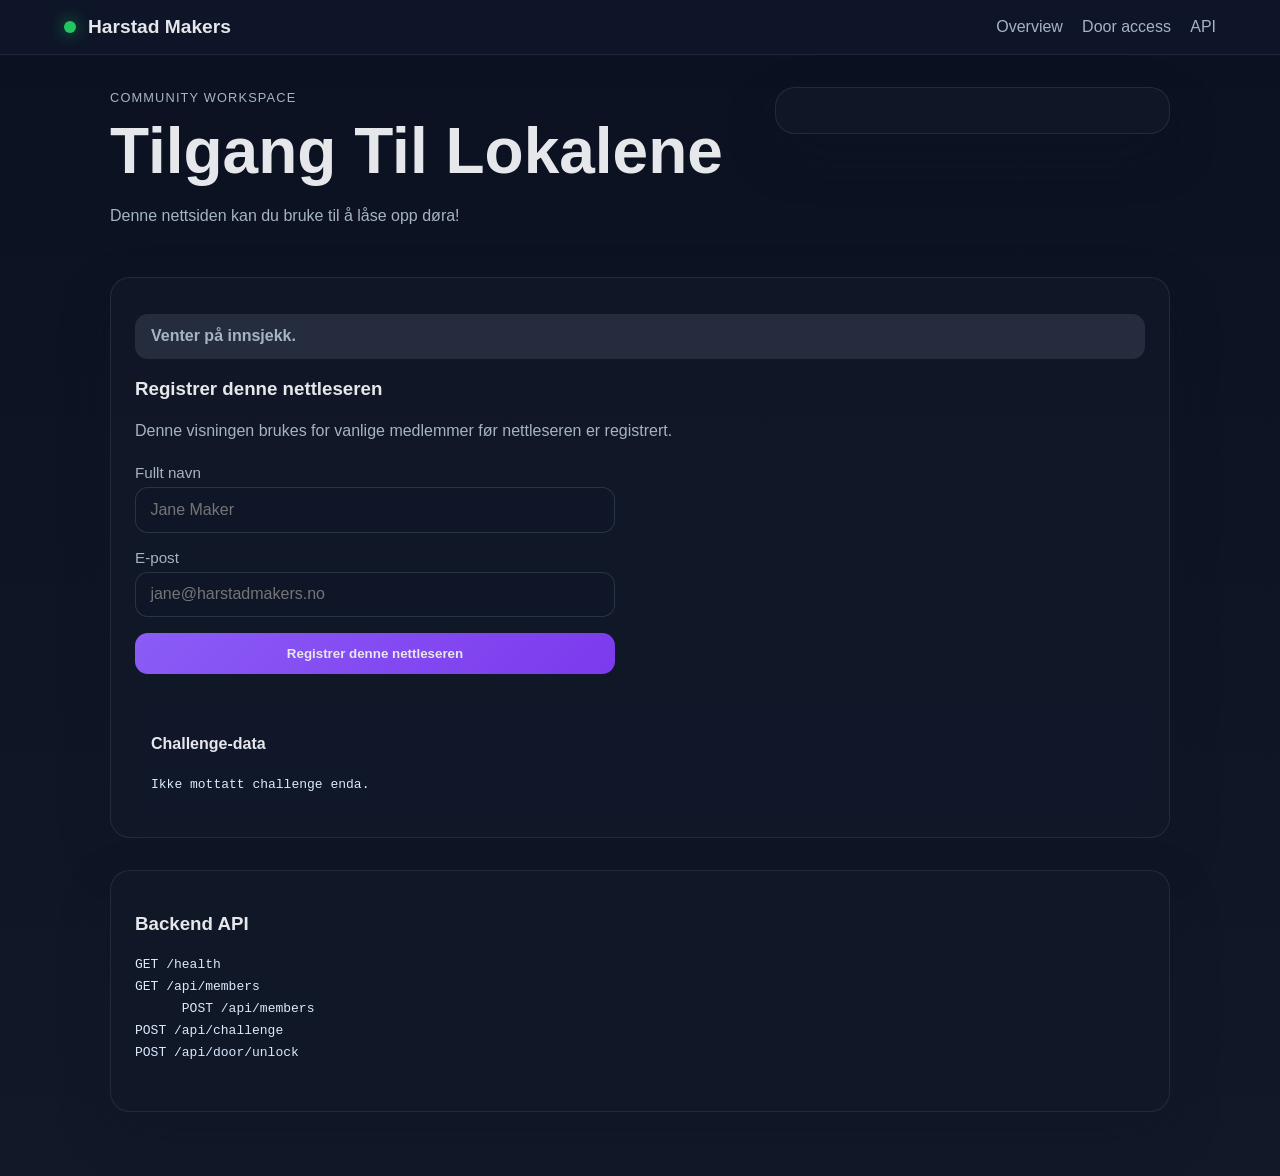
==== public/index.html @ b97faeda "WIP: TTL første versjon..." ====
<!DOCTYPE html>
<html lang="en">
  <head>
    <meta charset="UTF-8" />
    <meta name="viewport" content="width=device-width, initial-scale=1.0" />
    <title>Harstad Makers</title>
    <link rel="stylesheet" href="./styles.css" />
  </head>
  <body>
    <header class="topbar">
      <div class="brand">
        <span class="dot"></span>
        <h1>Harstad Makers</h1>
      </div>
      <nav>
        <a href="#overview">Overview</a>
        <a href="#door-access">Door access</a>
        <a href="#api">API</a>
      </nav>
    </header>

    <main>
      <section class="hero">
        <div class="hero-copy">
          <p class="eyebrow">Community workspace</p>
          <h2>Tilgang Til Lokalene</h2>
          <p>
            Denne nettsiden kan du bruke til å låse opp døra!
          </p>
          <div id="admin-actions" class="actions hidden">
            <button id="load-members">Hent medlemmer</button>
            <button id="register-member" class="primary">Registrer denne nettleseren</button>
            <button id="request-challenge">Be om dør-challenge</button>
          </div>
        </div>
        <div class="hero-card">
          <div id="admin-summary">
          <h3>Access status</h3>
          <div id="status-box" class="status-box neutral">Venter på innsjekk.</div>
          <ul id="member-list"></ul>
          </div>
        </div>
      </section>

      <section id="door-access" class="panel">
        <div id="member-status" class="status-box neutral hidden">Venter på innsjekk.</div>
        <div id="register-panel" class="flow-panel hidden">
          <h3>Registrer denne nettleseren</h3>
          <p class="panel-copy">Denne visningen brukes for vanlige medlemmer før nettleseren er registrert.</p>
          <div class="stack compact-stack">
            <label>
              Fullt navn
              <input id="register-member-name" type="text" placeholder="Jane Maker" autocomplete="name" />
            </label>
            <label>
              E-post
              <input id="register-member-email" type="email" placeholder="jane@harstadmakers.no" autocomplete="email" />
            </label>
            <button id="register-browser" class="primary wide-button">Registrer denne nettleseren</button>
          </div>
        </div>

        <div id="member-panel" class="flow-panel hidden">
          <h3>Klar til å låse opp</h3>
          <p id="member-panel-copy" class="panel-copy">Nettleseren er registrert. Trykk for å starte hele opplåsingsflyten.</p>
          <div class="single-action-card">
            <div>
              <p class="card-label">Registrert medlems-ID</p>
              <p id="registered-member-id" class="member-id-value"></p>
            </div>
            <div class="button-stack">
              <button id="unlock-door-quick" class="primary wide-button">Lås opp døra</button>
              <button id="delete-browser-registration" class="subtle-button wide-button">Slett denne nettleserregistreringen</button>
            </div>
          </div>
        </div>

        <div id="admin-panel" class="flow-panel hidden">
          <h3>Opplåsing av dør i X enkle steg...</h3>
          <div class="stack">
          <label>
            Medlems ID
            <input id="member-id" type="text" value="demo-member" />
          </label>
          <label>
            Fullt navn
            <input id="admin-member-name" type="text" placeholder="Jane Maker" autocomplete="off" />
          </label>
          <label>
            E-post
            <input id="admin-member-email" type="email" placeholder="jane@harstadmakers.no" autocomplete="off" />
          </label>
          <label>
            Challenge ID
            <input id="challenge-id" type="text" placeholder="Returneres fra backend" />
          </label>
          <label>
            Dekryptert nonce fra mobilappen
            <input id="decrypted-nonce" type="text" placeholder="Appen dekrypterte challenge-bytene her" />
          </label>
            <button id="unlock-door" class="primary">Lås opp døra</button>
          </div>
        </div>

        <div class="result-box">
          <h4>Challenge-data</h4>
          <pre id="challenge-output">Ikke mottatt challenge enda.</pre>
        </div>
      </section>

      <section id="api" class="panel">
        <h3>Backend API</h3>
        <pre>
GET /health
GET /api/members
      POST /api/members
POST /api/challenge
POST /api/door/unlock
        </pre>
      </section>
    </main>

    <script type="module" src="./app.js"></script>
  </body>
</html>
---- public/styles.css ----
:root {
  --bg: #edd286;
  --panel: #111827;
  --panel-alt: #1f2937;
  --primary: #8b5cf6;
  --secondary: #22c55e;
  --text: #e5e7eb;
  --muted: #a5b4c4;
  --danger: #ef4444;
  --shadow: rgba(15, 23, 42, 0.32);
}

* {
  box-sizing: border-box;
}

body {
  margin: 0;
  font-family: Arial, sans-serif;
  background: linear-gradient(180deg, #0b1120 0%, #111827 100%);
  color: var(--text);
}

.topbar {
  display: flex;
  align-items: center;
  justify-content: space-between;
  padding: 1rem 5vw;
  border-bottom: 1px solid rgba(255, 255, 255, 0.08);
  background: rgba(15, 23, 42, 0.9);
  position: sticky;
  top: 0;
  backdrop-filter: blur(8px);
}

.brand {
  display: flex;
  align-items: center;
  gap: 0.75rem;
}

.brand h1 {
  margin: 0;
  font-size: 1.2rem;
}

.dot {
  width: 12px;
  height: 12px;
  border-radius: 50%;
  background: var(--secondary);
  box-shadow: 0 0 16px rgba(34, 197, 94, 0.7);
}

nav {
  display: flex;
  gap: 1.2rem;
}

nav a {
  color: var(--muted);
  text-decoration: none;
}

main {
  max-width: 1100px;
  margin: 0 auto;
  padding: 2rem 1.25rem 4rem;
}

.hero {
  display: grid;
  grid-template-columns: 1.6fr 1fr;
  gap: 2rem;
  align-items: start;
}

.eyebrow {
  margin: 0 0 0.6rem;
  color: #c4b5fd;
  font-size: 0.8rem;
  letter-spacing: 0.09em;
  text-transform: uppercase;
}

.hero-copy h2 {
  font-size: clamp(2.2rem, 5vw, 4rem);
  line-height: 1.05;
  margin: 0 0 1rem;
}

.hero-copy p {
  max-width: 60ch;
  color: var(--muted);
  line-height: 1.7;
}

.actions {
  display: flex;
  gap: 0.8rem;
  margin-top: 1.5rem;
  flex-wrap: wrap;
}

.hidden {
  display: none !important;
}

button {
  border: 0;
  border-radius: 0.8rem;
  background: rgba(148, 163, 184, 0.18);
  color: var(--text);
  padding: 0.8rem 1rem;
  cursor: pointer;
  font-weight: 600;
}

button.primary {
  background: linear-gradient(135deg, var(--primary), #7c3aed);
}

button.subtle-button {
  background: rgba(239, 68, 68, 0.12);
  color: #fecaca;
  border: 1px solid rgba(239, 68, 68, 0.22);
}

.hero-card,
.panel {
  background: rgba(17, 24, 39, 0.9);
  border: 1px solid rgba(148, 163, 184, 0.14);
  border-radius: 1.25rem;
  box-shadow: 0 20px 50px var(--shadow);
}

.hero-card {
  padding: 1.4rem;
}

.status-box {
  padding: 0.85rem 1rem;
  margin: 0.75rem 0 1rem;
  border-radius: 0.8rem;
  font-weight: 600;
}

.status-box.neutral {
  background: rgba(148, 163, 184, 0.16);
  color: var(--muted);
}

.status-box.success {
  background: rgba(34, 197, 94, 0.14);
  color: #bbf7d0;
}

.status-box.error {
  background: rgba(239, 68, 68, 0.12);
  color: #fecaca;
}

#member-list {
  list-style: none;
  padding: 0;
  margin: 0;
  display: grid;
  gap: 0.6rem;
}

#member-list li {
  padding: 0.75rem 0.85rem;
  background: rgba(148, 163, 184, 0.07);
  border-radius: 0.8rem;
}

.panel {
  margin-top: 2rem;
  padding: 1.5rem;
}

.flow-panel + .flow-panel {
  margin-top: 1rem;
}

.panel-copy {
  margin: 0 0 1.25rem;
  color: var(--muted);
  line-height: 1.6;
}

.stack {
  display: grid;
  gap: 1rem;
  max-width: 720px;
}

.compact-stack {
  max-width: 480px;
}

.single-action-card {
  display: flex;
  align-items: center;
  justify-content: space-between;
  gap: 1rem;
  padding: 1.25rem;
  border-radius: 1rem;
  background: rgba(15, 23, 42, 0.8);
  border: 1px solid rgba(148, 163, 184, 0.16);
}

.button-stack {
  display: grid;
  gap: 0.75rem;
}

.card-label {
  margin: 0 0 0.35rem;
  color: var(--muted);
  font-size: 0.85rem;
  text-transform: uppercase;
  letter-spacing: 0.08em;
}

.member-id-value {
  margin: 0;
  font-size: 1.05rem;
  font-weight: 700;
  color: var(--text);
}

.wide-button {
  min-width: 220px;
}

label {
  display: grid;
  gap: 0.38rem;
  color: var(--muted);
  font-size: 0.95rem;
}

input {
  border: 1px solid rgba(148, 163, 184, 0.2);
  background: rgba(15, 23, 42, 0.8);
  color: var(--text);
  border-radius: 0.8rem;
  padding: 0.8rem 0.9rem;
  font-size: 1rem;
}

.result-box {
  background: rgba(15, 23, 42, 0.8);
  border-radius: 1rem;
  padding: 1rem;
  margin-top: 1.5rem;
}

pre {
  white-space: pre-wrap;
  word-break: break-word;
  color: #dbeafe;
  margin: 0;
  line-height: 1.7;
}

@media (max-width: 760px) {
  .hero {
    grid-template-columns: 1fr;
  }

  nav {
    display: none;
  }

  .single-action-card {
    flex-direction: column;
    align-items: stretch;
  }

  .wide-button {
    min-width: 0;
    width: 100%;
  }
}
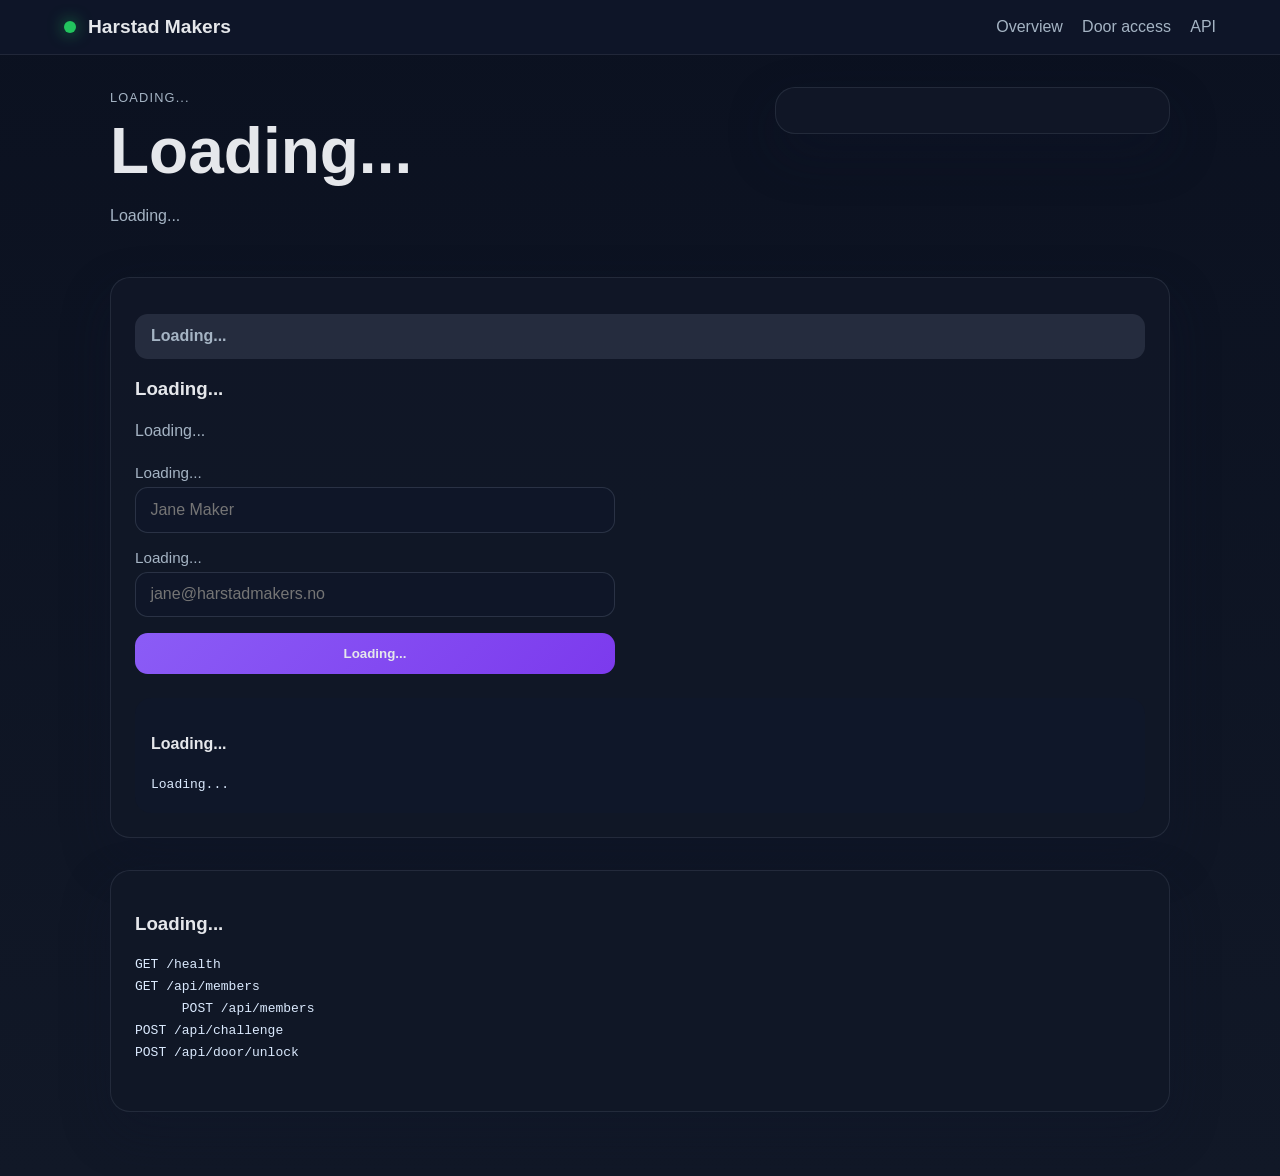
==== commit 3b1b372f: "Oversette til norsk og trekke ut tekster i translations.js." ====
--- a/public/index.html
+++ b/public/index.html
@@ -1,10 +1,11 @@
 <!DOCTYPE html>
-<html lang="en">
+<html lang="no">
   <head>
     <meta charset="UTF-8" />
     <meta name="viewport" content="width=device-width, initial-scale=1.0" />
     <title>Harstad Makers</title>
     <link rel="stylesheet" href="./styles.css" />
+    <script src="./translations.js"></script>
   </head>
   <body>
     <header class="topbar">
@@ -22,94 +23,92 @@
     <main>
       <section class="hero">
         <div class="hero-copy">
-          <p class="eyebrow">Community workspace</p>
-          <h2>Tilgang Til Lokalene</h2>
-          <p>
-            Denne nettsiden kan du bruke til å låse opp døra!
-          </p>
-          <div id="admin-actions" class="actions hidden">
-            <button id="load-members">Hent medlemmer</button>
-            <button id="register-member" class="primary">Registrer denne nettleseren</button>
-            <button id="request-challenge">Be om dør-challenge</button>
+          <p class="eyebrow" id="hero-eyebrow">Loading...</p>
+          <h2 id="hero-headline">Loading...</h2>
+          <p id="hero-description">Loading...</p>
+          <div id="debug-actions" class="actions hidden">
+            <button id="load-members" data-i18n="actionLoadMembers">Loading...</button>
+            <button id="register-member" class="primary" data-i18n="actionRegisterMember">Loading...</button>
+            <button id="request-challenge" data-i18n="actionRequestChallenge">Loading...</button>
           </div>
         </div>
         <div class="hero-card">
-          <div id="admin-summary">
-          <h3>Access status</h3>
-          <div id="status-box" class="status-box neutral">Venter på innsjekk.</div>
+          <div id="debug-summary">
+          <h3 id="access-status-title">Loading...</h3>
+          <div id="status-box" class="status-box neutral" data-i18n="statusWaiting">Loading...</div>
           <ul id="member-list"></ul>
           </div>
         </div>
       </section>
 
       <section id="door-access" class="panel">
-        <div id="member-status" class="status-box neutral hidden">Venter på innsjekk.</div>
+        <div id="member-status" class="status-box neutral hidden" data-i18n="statusWaitingShort">Loading...</div>
         <div id="register-panel" class="flow-panel hidden">
-          <h3>Registrer denne nettleseren</h3>
-          <p class="panel-copy">Denne visningen brukes for vanlige medlemmer før nettleseren er registrert.</p>
+          <h3 id="register-panel-title">Loading...</h3>
+          <p class="panel-copy" id="register-panel-description">Loading...</p>
           <div class="stack compact-stack">
             <label>
-              Fullt navn
+              <span id="label-full-name">Loading...</span>
               <input id="register-member-name" type="text" placeholder="Jane Maker" autocomplete="name" />
             </label>
             <label>
-              E-post
+              <span id="label-email">Loading...</span>
               <input id="register-member-email" type="email" placeholder="jane@harstadmakers.no" autocomplete="email" />
             </label>
-            <button id="register-browser" class="primary wide-button">Registrer denne nettleseren</button>
+            <button id="register-browser" class="primary wide-button" data-i18n="buttonRegisterBrowser">Loading...</button>
           </div>
         </div>
 
         <div id="member-panel" class="flow-panel hidden">
-          <h3>Klar til å låse opp</h3>
-          <p id="member-panel-copy" class="panel-copy">Nettleseren er registrert. Trykk for å starte hele opplåsingsflyten.</p>
+          <h3 id="member-panel-title">Loading...</h3>
+          <p id="member-panel-copy" class="panel-copy">Loading...</p>
           <div class="single-action-card">
             <div>
-              <p class="card-label">Registrert medlems-ID</p>
+              <p class="card-label" id="label-registered-member-id">Loading...</p>
               <p id="registered-member-id" class="member-id-value"></p>
             </div>
             <div class="button-stack">
-              <button id="unlock-door-quick" class="primary wide-button">Lås opp døra</button>
-              <button id="delete-browser-registration" class="subtle-button wide-button">Slett denne nettleserregistreringen</button>
+              <button id="unlock-door-quick" class="primary wide-button" data-i18n="buttonUnlockDoorQuick">Loading...</button>
+              <button id="delete-browser-registration" class="subtle-button wide-button" data-i18n="buttonDeleteRegistration">Loading...</button>
             </div>
           </div>
         </div>
 
-        <div id="admin-panel" class="flow-panel hidden">
-          <h3>Opplåsing av dør i X enkle steg...</h3>
+        <div id="debug-panel" class="flow-panel hidden">
+          <h3 id="debug-panel-title">Loading...</h3>
           <div class="stack">
           <label>
-            Medlems ID
+            <span id="label-member-id">Loading...</span>
             <input id="member-id" type="text" value="demo-member" />
           </label>
           <label>
-            Fullt navn
-            <input id="admin-member-name" type="text" placeholder="Jane Maker" autocomplete="off" />
+            <span id="label-debug-member-name">Loading...</span>
+            <input id="debug-member-name" type="text" placeholder="Jane Maker" autocomplete="off" />
           </label>
           <label>
-            E-post
-            <input id="admin-member-email" type="email" placeholder="jane@harstadmakers.no" autocomplete="off" />
+            <span id="label-debug-member-email">Loading...</span>
+            <input id="debug-member-email" type="email" placeholder="jane@harstadmakers.no" autocomplete="off" />
           </label>
           <label>
-            Challenge ID
+            <span id="label-challenge-id">Loading...</span>
             <input id="challenge-id" type="text" placeholder="Returneres fra backend" />
           </label>
           <label>
-            Dekryptert nonce fra mobilappen
+            <span id="label-decrypted-nonce">Loading...</span>
             <input id="decrypted-nonce" type="text" placeholder="Appen dekrypterte challenge-bytene her" />
           </label>
-            <button id="unlock-door" class="primary">Lås opp døra</button>
+            <button id="unlock-door" class="primary" data-i18n="buttonUnlockDoor">Loading...</button>
           </div>
         </div>
 
         <div class="result-box">
-          <h4>Challenge-data</h4>
-          <pre id="challenge-output">Ikke mottatt challenge enda.</pre>
+          <h4 id="challenge-data-title">Loading...</h4>
+          <pre id="challenge-output" data-i18n="challengeNotReceived">Loading...</pre>
         </div>
       </section>
 
       <section id="api" class="panel">
-        <h3>Backend API</h3>
+        <h3 id="api-title">Loading...</h3>
         <pre>
 GET /health
 GET /api/members
@@ -121,5 +120,67 @@
     </main>
 
     <script type="module" src="./app.js"></script>
+    <script>
+      // Initialize translations
+      document.addEventListener('DOMContentLoaded', function() {
+        // Set page title
+        document.getElementById('page-title').textContent = translations.siteTitle;
+        
+        // Set brand title
+        document.getElementById('brand-title').textContent = translations.siteTitle;
+        
+        // Navigation
+        document.getElementById('nav-overview').textContent = translations.navOverview;
+        document.getElementById('nav-door-access').textContent = translations.navDoorAccess;
+        document.getElementById('nav-api').textContent = translations.navApi;
+        
+        // Hero section
+        document.getElementById('hero-eyebrow').textContent = translations.communityWorkspace;
+        document.getElementById('hero-headline').textContent = translations.heroHeadline;
+        document.getElementById('hero-description').textContent = translations.heroDescription;
+        
+        // Debug actions (using data-i18n attributes)
+        document.getElementById('load-members').textContent = translations.actionLoadMembers;
+        document.getElementById('register-member').textContent = translations.actionRegisterMember;
+        document.getElementById('request-challenge').textContent = translations.actionRequestChallenge;
+        
+        // Access status
+        document.getElementById('access-status-title').textContent = translations.accessStatus;
+        document.getElementById('status-box').textContent = translations.statusWaiting;
+        
+        // Register panel
+        document.getElementById('register-panel-title').textContent = translations.registerPanelTitle;
+        document.getElementById('register-panel-description').textContent = translations.registerPanelDescription;
+        document.getElementById('label-full-name').textContent = translations.labelFullName;
+        document.getElementById('label-email').textContent = translations.labelEmail;
+        document.getElementById('register-browser').textContent = translations.buttonRegisterBrowser;
+        
+        // Member panel
+        document.getElementById('member-panel-title').textContent = translations.memberPanelTitle;
+        document.getElementById('member-panel-copy').textContent = translations.memberPanelDescription;
+        document.getElementById('label-registered-member-id').textContent = translations.labelRegisteredMemberId;
+        document.getElementById('unlock-door-quick').textContent = translations.buttonUnlockDoorQuick;
+        document.getElementById('delete-browser-registration').textContent = translations.buttonDeleteRegistration;
+        
+        // Debug panel
+        document.getElementById('debug-panel-title').textContent = translations.debugPanelTitle;
+        document.getElementById('label-member-id').textContent = translations.labelMemberId;
+        document.getElementById('label-debug-member-name').textContent = translations.labelDebugMemberName;
+        document.getElementById('label-debug-member-email').textContent = translations.labelDebugMemberEmail;
+        document.getElementById('label-challenge-id').textContent = translations.labelChallengeId;
+        document.getElementById('label-decrypted-nonce').textContent = translations.labelDecryptedNonce;
+        document.getElementById('unlock-door').textContent = translations.buttonUnlockDoor;
+        
+        // Challenge data
+        document.getElementById('challenge-data-title').textContent = translations.challengeDataTitle;
+        document.getElementById('challenge-output').textContent = translations.challengeNotReceived;
+        
+        // API section
+        document.getElementById('api-title').textContent = translations.apiTitle;
+        
+        // Set placeholder for member-id input
+        document.getElementById('member-id').placeholder = translations.placeholderMemberId;
+      });
+    </script>
   </body>
 </html>
--- a/public/styles.css
+++ b/public/styles.css
@@ -1,7 +1,7 @@
 :root {
   --bg: #edd286;
-  --panel: #111827;
-  --panel-alt: #1f2937;
+  --panel: #edd096;
+  --panel-alt: #edd446;
   --primary: #8b5cf6;
   --secondary: #22c55e;
   --text: #e5e7eb;
